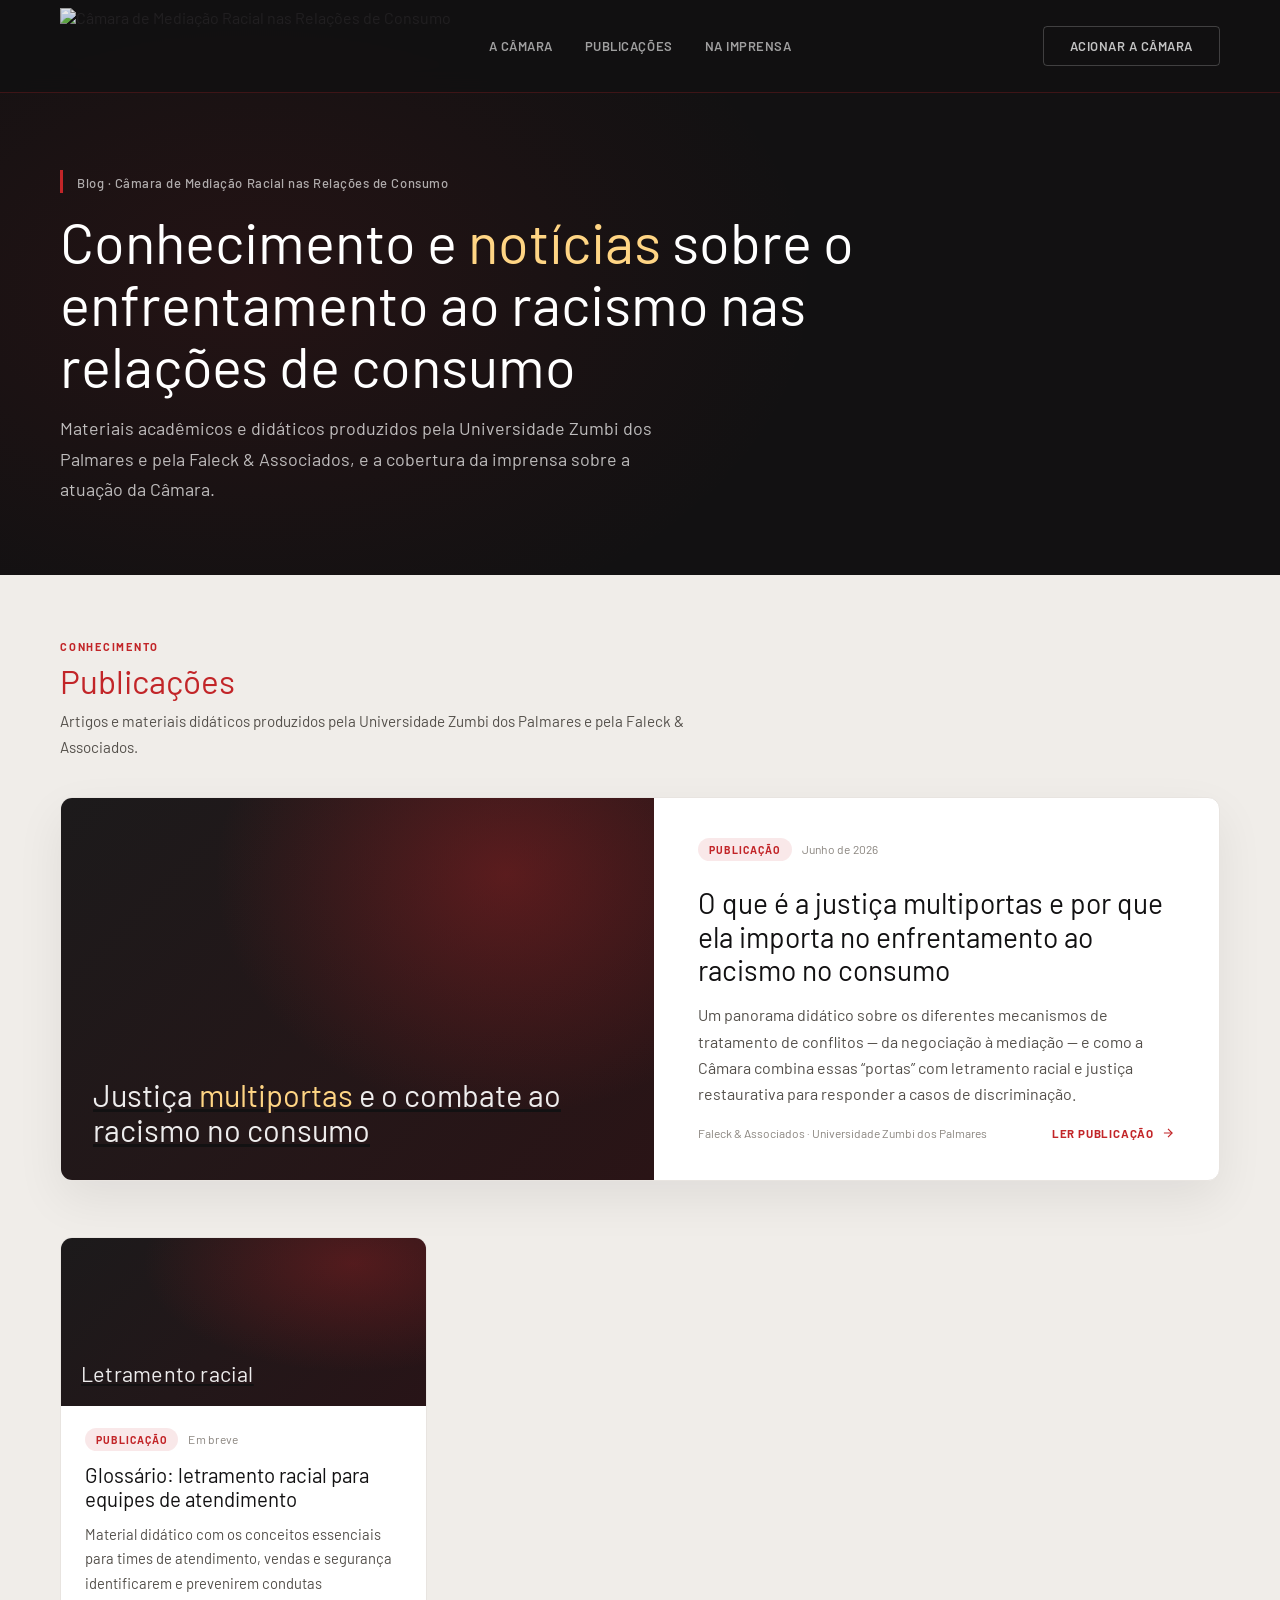
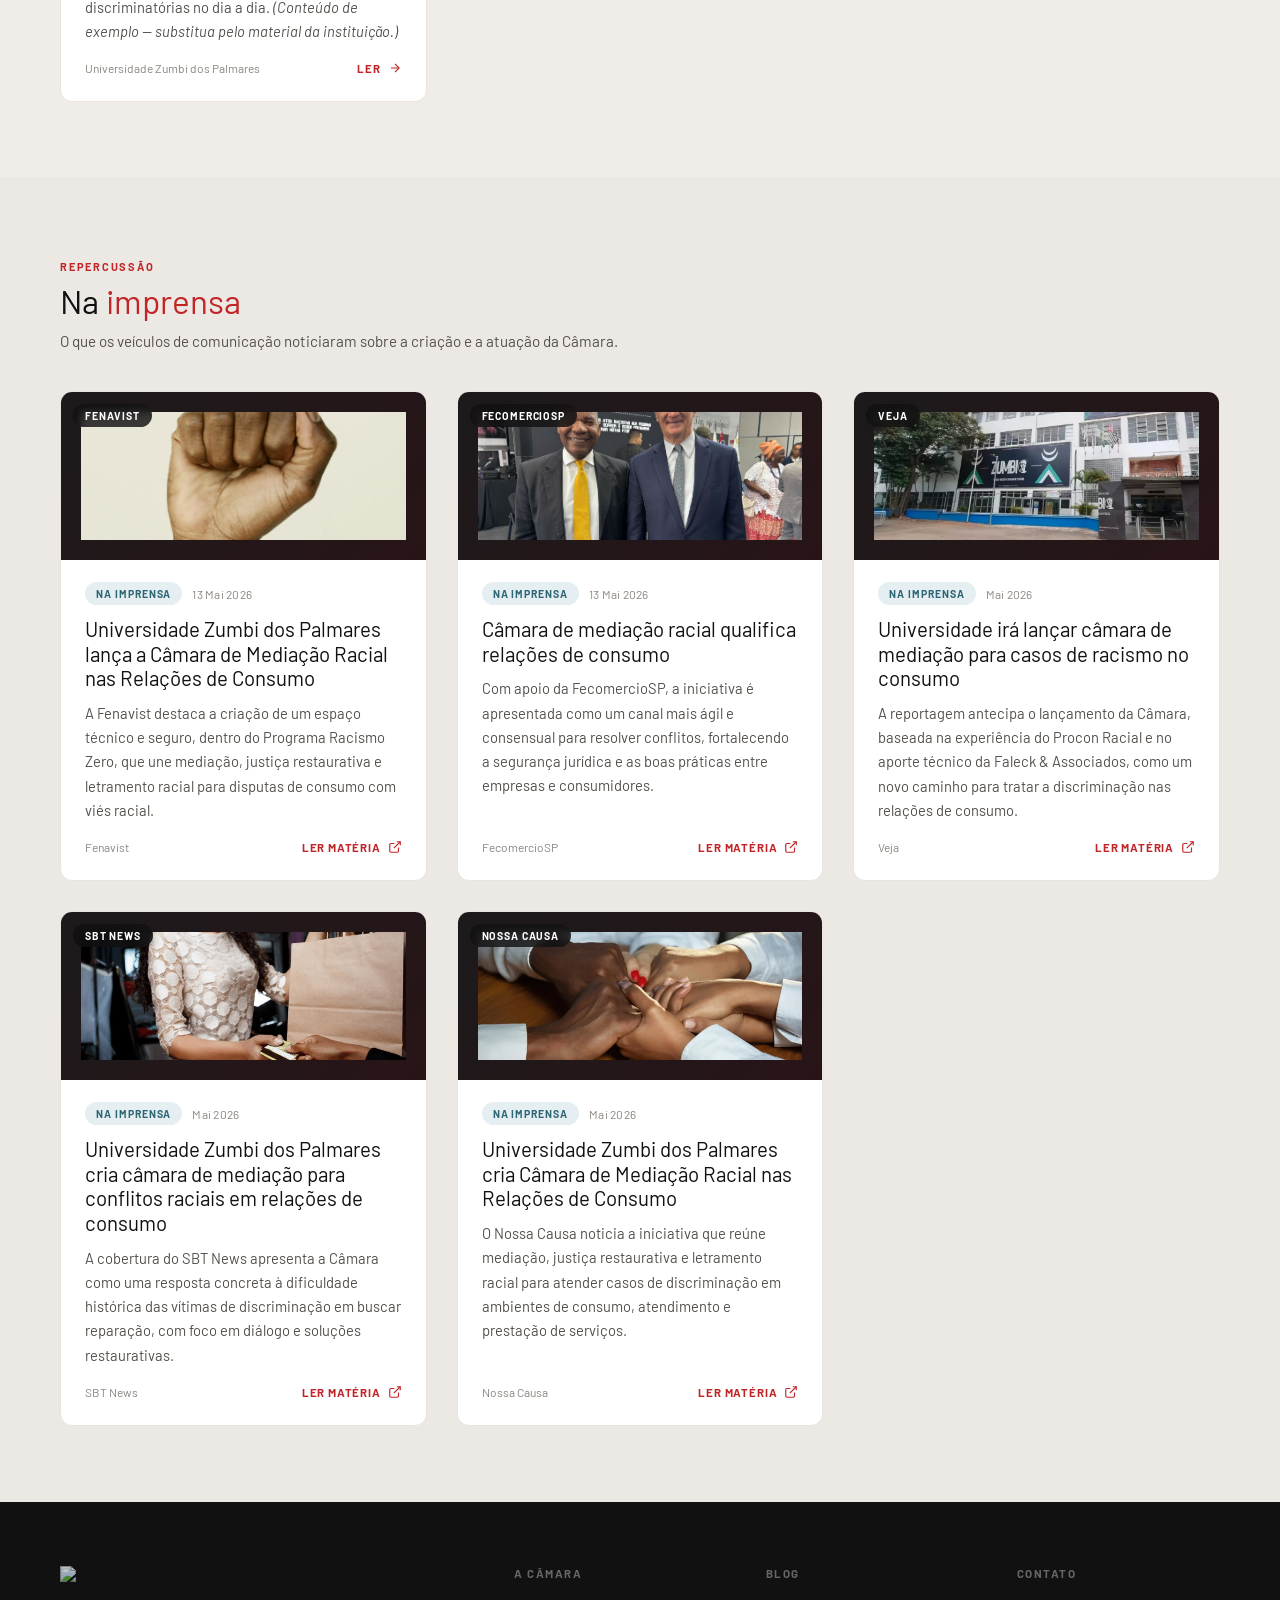
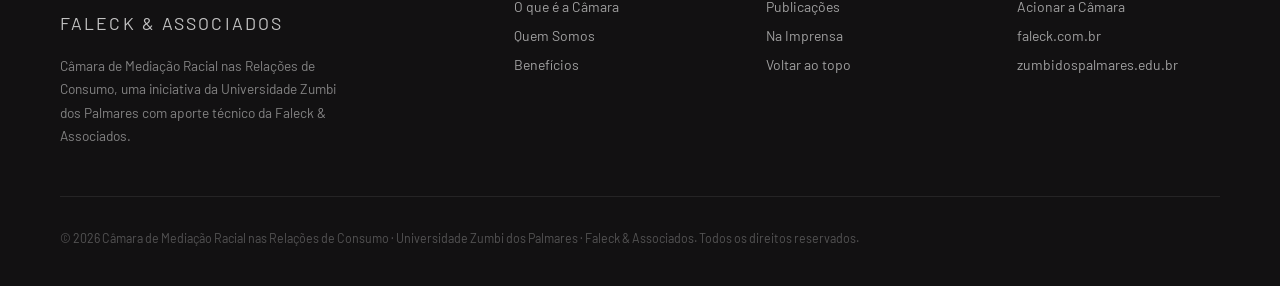
==== blog/index.html @ 579f32c7 "Add blog and wire up nav link Integrates the blog directly into the site at /blog/ instead of a sepa" ====
<!DOCTYPE html>
<html lang="pt-BR">
<head>
  <meta charset="UTF-8">
  <meta name="viewport" content="width=device-width, initial-scale=1.0">
  <title>Blog — Câmara de Mediação Racial nas Relações de Consumo</title>
  <meta name="description" content="Publicações acadêmicas e didáticas e cobertura da imprensa sobre a Câmara de Mediação Racial nas Relações de Consumo — Universidade Zumbi dos Palmares e Faleck & Associados.">
  <link rel="preconnect" href="https://fonts.googleapis.com">
  <link rel="preconnect" href="https://fonts.gstatic.com" crossorigin>
  <link href="https://fonts.googleapis.com/css2?family=Barlow:ital,wght@0,400;0,500;0,600;0,700;1,400&display=swap" rel="stylesheet">
  <link rel="stylesheet" href="styles.css">
</head>
<body>

<!-- ============================================================
     COMO ADICIONAR CONTEÚDO (leia antes de editar)
     ------------------------------------------------------------
     O blog tem DUAS seções separadas:
       • #publicacoes  -> artigos acadêmicos/didáticos (Zumbi/Faleck)
       • #imprensa     -> matérias da imprensa (links externos)

     1) NOVA PUBLICAÇÃO:
        a. Duplique  publicacoes/modelo-publicacao.html  e renomeie.
        b. Edite o texto no novo arquivo.
        c. Copie um bloco <article class="card"> da seção PUBLICAÇÕES,
           cole na grade e atualize título, data, resumo e o href.

     2) NOVA MATÉRIA NA IMPRENSA:
        a. Coloque a foto da matéria em images/ (ex.: images/minha_foto.jpg).
        b. Copie um bloco <article class="card"> da seção NA IMPRENSA,
           cole na grade e atualize a foto (src), o veículo, o título,
           a data, o resumo e o href. Mantenha target="_blank".
     ============================================================ -->

<!-- NAV -->
<nav>
  <a href="https://camarazumbi.com.br/" class="nav-logo">
    <img src="https://camarazumbi.com.br/images/NewLogo-transparent.png" alt="Câmara de Mediação Racial nas Relações de Consumo">
  </a>
  <div class="nav-links">
    <a href="https://camarazumbi.com.br/" class="nav-link">A Câmara</a>
    <a href="#publicacoes" class="nav-link">Publicações</a>
    <a href="#imprensa" class="nav-link">Na Imprensa</a>
  </div>
  <div style="display:flex; align-items:center; gap:12px;">
    <a href="https://camarazumbi.com.br/#contato" class="nav-cta">Acionar a Câmara</a>
  </div>
</nav>

<!-- HERO -->
<header class="blog-hero" id="topo">
  <div class="blog-hero-bg"></div>
  <div class="blog-hero-inner">
    <div class="hero-eyebrow"><span>Blog · Câmara de Mediação Racial nas Relações de Consumo</span></div>
    <h1>Conhecimento e <em>notícias</em> sobre o enfrentamento ao racismo nas relações de consumo</h1>
    <p>Materiais acadêmicos e didáticos produzidos pela Universidade Zumbi dos Palmares e pela Faleck & Associados, e a cobertura da imprensa sobre a atuação da Câmara.</p>
  </div>
</header>

<!-- ===================== SEÇÃO: PUBLICAÇÕES ===================== -->
<section class="bloco" id="publicacoes">
  <div class="conteudo-inner">
    <div class="section-head">
      <span class="section-tag">Conhecimento</span>
      <h2 class="section-title"><em>Publicações</em></h2>
      <p class="section-sub">Artigos e materiais didáticos produzidos pela Universidade Zumbi dos Palmares e pela Faleck & Associados.</p>
    </div>

    <!-- DESTAQUE (publicação mais recente) -->
    <article class="featured fade-up">
      <a href="publicacoes/modelo-publicacao.html" class="featured-cover">
        <span class="cover-kicker">Justiça <em>multiportas</em> e o combate ao racismo no consumo</span>
      </a>
      <div class="featured-body">
        <div class="post-meta-top">
          <span class="pill pill--publicacao">Publicação</span>
          <span class="post-date">Junho de 2026</span>
        </div>
        <a href="publicacoes/modelo-publicacao.html" style="text-decoration:none;">
          <h3 class="post-title">O que é a justiça multiportas e por que ela importa no enfrentamento ao racismo no consumo</h3>
        </a>
        <p class="post-excerpt">Um panorama didático sobre os diferentes mecanismos de tratamento de conflitos — da negociação à mediação — e como a Câmara combina essas “portas” com letramento racial e justiça restaurativa para responder a casos de discriminação.</p>
        <div class="post-footer">
          <span class="post-source">Faleck &amp; Associados · Universidade Zumbi dos Palmares</span>
          <a href="publicacoes/modelo-publicacao.html" class="post-link">Ler publicação
            <svg viewBox="0 0 24 24" fill="none" stroke="currentColor" stroke-width="2"><line x1="5" y1="12" x2="19" y2="12"/><polyline points="12 5 19 12 12 19"/></svg>
          </a>
        </div>
      </div>
    </article>

    <!-- GRADE DE PUBLICAÇÕES -->
    <div class="grid">
      <!-- ---- EXEMPLO DE CARD: PUBLICAÇÃO (duplique para cada novo artigo) ---- -->
      <article class="card fade-up">
        <a href="#" class="card-cover">
          <span class="cover-veiculo">Letramento racial</span>
        </a>
        <div class="card-body">
          <div class="post-meta-top">
            <span class="pill pill--publicacao">Publicação</span>
            <span class="post-date">Em breve</span>
          </div>
          <h3 class="post-title">Glossário: letramento racial para equipes de atendimento</h3>
          <p class="post-excerpt">Material didático com os conceitos essenciais para times de atendimento, vendas e segurança identificarem e prevenirem condutas discriminatórias no dia a dia. <em>(Conteúdo de exemplo — substitua pelo material da instituição.)</em></p>
          <div class="post-footer">
            <span class="post-source">Universidade Zumbi dos Palmares</span>
            <a href="#" class="post-link">Ler
              <svg viewBox="0 0 24 24" fill="none" stroke="currentColor" stroke-width="2"><line x1="5" y1="12" x2="19" y2="12"/><polyline points="12 5 19 12 12 19"/></svg>
            </a>
          </div>
        </div>
      </article>
    </div>
  </div>
</section>

<!-- ===================== SEÇÃO: NA IMPRENSA ===================== -->
<section class="bloco bloco--imprensa" id="imprensa">
  <div class="conteudo-inner">
    <div class="section-head">
      <span class="section-tag">Repercussão</span>
      <h2 class="section-title">Na <em>imprensa</em></h2>
      <p class="section-sub">O que os veículos de comunicação noticiaram sobre a criação e a atuação da Câmara.</p>
    </div>

    <div class="grid">

      <!-- ---- Fenavist ---- -->
      <article class="card fade-up">
        <a href="https://fenavist.org.br/universidade-zumbi-dos-palmares-lanca-a-camara-de-mediacao-racial-nas-relacoes-de-consumo/" target="_blank" rel="noopener" class="card-cover card-cover--foto">
          <span class="cover-veiculo-pill">Fenavist</span>
          <img src="images/imagem_fenavist.webp" alt="Matéria da Fenavist sobre a Câmara de Mediação Racial">
        </a>
        <div class="card-body">
          <div class="post-meta-top">
            <span class="pill pill--imprensa">Na imprensa</span>
            <span class="post-date">13 Mai 2026</span>
          </div>
          <h3 class="post-title">Universidade Zumbi dos Palmares lança a Câmara de Mediação Racial nas Relações de Consumo</h3>
          <p class="post-excerpt">A Fenavist destaca a criação de um espaço técnico e seguro, dentro do Programa Racismo Zero, que une mediação, justiça restaurativa e letramento racial para disputas de consumo com viés racial.</p>
          <div class="post-footer">
            <span class="post-source">Fenavist</span>
            <a href="https://fenavist.org.br/universidade-zumbi-dos-palmares-lanca-a-camara-de-mediacao-racial-nas-relacoes-de-consumo/" target="_blank" rel="noopener" class="post-link">Ler matéria
              <svg viewBox="0 0 24 24" fill="none" stroke="currentColor" stroke-width="2"><path d="M18 13v6a2 2 0 0 1-2 2H5a2 2 0 0 1-2-2V8a2 2 0 0 1 2-2h6"/><polyline points="15 3 21 3 21 9"/><line x1="10" y1="14" x2="21" y2="3"/></svg>
            </a>
          </div>
        </div>
      </article>

      <!-- ---- FecomercioSP ---- -->
      <article class="card fade-up">
        <a href="https://www.fecomercio.com.br/noticia/camara-de-mediacao-racial-qualifica-relacoes-de-consumo" target="_blank" rel="noopener" class="card-cover card-cover--foto">
          <span class="cover-veiculo-pill">FecomercioSP</span>
          <img src="images/imagem_fecomercio.jpg" alt="Matéria da FecomercioSP sobre a Câmara de Mediação Racial">
        </a>
        <div class="card-body">
          <div class="post-meta-top">
            <span class="pill pill--imprensa">Na imprensa</span>
            <span class="post-date">13 Mai 2026</span>
          </div>
          <h3 class="post-title">Câmara de mediação racial qualifica relações de consumo</h3>
          <p class="post-excerpt">Com apoio da FecomercioSP, a iniciativa é apresentada como um canal mais ágil e consensual para resolver conflitos, fortalecendo a segurança jurídica e as boas práticas entre empresas e consumidores.</p>
          <div class="post-footer">
            <span class="post-source">FecomercioSP</span>
            <a href="https://www.fecomercio.com.br/noticia/camara-de-mediacao-racial-qualifica-relacoes-de-consumo" target="_blank" rel="noopener" class="post-link">Ler matéria
              <svg viewBox="0 0 24 24" fill="none" stroke="currentColor" stroke-width="2"><path d="M18 13v6a2 2 0 0 1-2 2H5a2 2 0 0 1-2-2V8a2 2 0 0 1 2-2h6"/><polyline points="15 3 21 3 21 9"/><line x1="10" y1="14" x2="21" y2="3"/></svg>
            </a>
          </div>
        </div>
      </article>

      <!-- ---- Veja ---- -->
      <article class="card fade-up">
        <a href="https://veja.abril.com.br/brasil/universidade-ira-lancar-camara-de-mediacao-para-casos-de-racismo-no-consumo/" target="_blank" rel="noopener" class="card-cover card-cover--foto">
          <span class="cover-veiculo-pill">Veja</span>
          <img src="images/imagem_veja.webp" alt="Matéria da Veja sobre a Câmara de Mediação Racial">
        </a>
        <div class="card-body">
          <div class="post-meta-top">
            <span class="pill pill--imprensa">Na imprensa</span>
            <span class="post-date">Mai 2026</span>
          </div>
          <h3 class="post-title">Universidade irá lançar câmara de mediação para casos de racismo no consumo</h3>
          <p class="post-excerpt">A reportagem antecipa o lançamento da Câmara, baseada na experiência do Procon Racial e no aporte técnico da Faleck & Associados, como um novo caminho para tratar a discriminação nas relações de consumo.</p>
          <div class="post-footer">
            <span class="post-source">Veja</span>
            <a href="https://veja.abril.com.br/brasil/universidade-ira-lancar-camara-de-mediacao-para-casos-de-racismo-no-consumo/" target="_blank" rel="noopener" class="post-link">Ler matéria
              <svg viewBox="0 0 24 24" fill="none" stroke="currentColor" stroke-width="2"><path d="M18 13v6a2 2 0 0 1-2 2H5a2 2 0 0 1-2-2V8a2 2 0 0 1 2-2h6"/><polyline points="15 3 21 3 21 9"/><line x1="10" y1="14" x2="21" y2="3"/></svg>
            </a>
          </div>
        </div>
      </article>

      <!-- ---- SBT News ---- -->
      <article class="card fade-up">
        <a href="https://sbtnews.sbt.com.br/noticia/brasil/universidade-zumbi-dos-palmares-cria-camara-de-mediacao-para-conflitos-raciais-em-relacoes-de-consumo" target="_blank" rel="noopener" class="card-cover card-cover--foto">
          <span class="cover-veiculo-pill">SBT News</span>
          <img src="images/imagem_sbt.png" alt="Matéria do SBT News sobre a Câmara de Mediação Racial">
        </a>
        <div class="card-body">
          <div class="post-meta-top">
            <span class="pill pill--imprensa">Na imprensa</span>
            <span class="post-date">Mai 2026</span>
          </div>
          <h3 class="post-title">Universidade Zumbi dos Palmares cria câmara de mediação para conflitos raciais em relações de consumo</h3>
          <p class="post-excerpt">A cobertura do SBT News apresenta a Câmara como uma resposta concreta à dificuldade histórica das vítimas de discriminação em buscar reparação, com foco em diálogo e soluções restaurativas.</p>
          <div class="post-footer">
            <span class="post-source">SBT News</span>
            <a href="https://sbtnews.sbt.com.br/noticia/brasil/universidade-zumbi-dos-palmares-cria-camara-de-mediacao-para-conflitos-raciais-em-relacoes-de-consumo" target="_blank" rel="noopener" class="post-link">Ler matéria
              <svg viewBox="0 0 24 24" fill="none" stroke="currentColor" stroke-width="2"><path d="M18 13v6a2 2 0 0 1-2 2H5a2 2 0 0 1-2-2V8a2 2 0 0 1 2-2h6"/><polyline points="15 3 21 3 21 9"/><line x1="10" y1="14" x2="21" y2="3"/></svg>
            </a>
          </div>
        </div>
      </article>

      <!-- ---- Nossa Causa ---- -->
      <article class="card fade-up">
        <a href="https://nossacausa.com/2026/05/universidade-zumbi-dos-palmares-cria-camara-de-mediacao-racial-nas-relacoes-de-consumo/" target="_blank" rel="noopener" class="card-cover card-cover--foto">
          <span class="cover-veiculo-pill">Nossa Causa</span>
          <img src="images/imagem_nossa_causa.webp" alt="Matéria do Nossa Causa sobre a Câmara de Mediação Racial">
        </a>
        <div class="card-body">
          <div class="post-meta-top">
            <span class="pill pill--imprensa">Na imprensa</span>
            <span class="post-date">Mai 2026</span>
          </div>
          <h3 class="post-title">Universidade Zumbi dos Palmares cria Câmara de Mediação Racial nas Relações de Consumo</h3>
          <p class="post-excerpt">O Nossa Causa noticia a iniciativa que reúne mediação, justiça restaurativa e letramento racial para atender casos de discriminação em ambientes de consumo, atendimento e prestação de serviços.</p>
          <div class="post-footer">
            <span class="post-source">Nossa Causa</span>
            <a href="https://nossacausa.com/2026/05/universidade-zumbi-dos-palmares-cria-camara-de-mediacao-racial-nas-relacoes-de-consumo/" target="_blank" rel="noopener" class="post-link">Ler matéria
              <svg viewBox="0 0 24 24" fill="none" stroke="currentColor" stroke-width="2"><path d="M18 13v6a2 2 0 0 1-2 2H5a2 2 0 0 1-2-2V8a2 2 0 0 1 2-2h6"/><polyline points="15 3 21 3 21 9"/><line x1="10" y1="14" x2="21" y2="3"/></svg>
            </a>
          </div>
        </div>
      </article>

    </div>
  </div>
</section>

<!-- FOOTER -->
<footer>
  <div class="footer-grid">
    <div class="footer-brand">
      <div class="footer-logos">
        <img src="https://camarazumbi.com.br/images/logo-zumbi-branco-completo.webp" alt="Universidade Zumbi dos Palmares" class="footer-logo">
        <span class="footer-faleck-text">Faleck &amp; Associados</span>
      </div>
      <p>Câmara de Mediação Racial nas Relações de Consumo, uma iniciativa da Universidade Zumbi dos Palmares com aporte técnico da Faleck & Associados.</p>
    </div>
    <div>
      <h4>A Câmara</h4>
      <ul>
        <li><a href="https://camarazumbi.com.br/#camara">O que é a Câmara</a></li>
        <li><a href="https://camarazumbi.com.br/#quem-somos">Quem Somos</a></li>
        <li><a href="https://camarazumbi.com.br/#beneficios">Benefícios</a></li>
      </ul>
    </div>
    <div>
      <h4>Blog</h4>
      <ul>
        <li><a href="#publicacoes">Publicações</a></li>
        <li><a href="#imprensa">Na Imprensa</a></li>
        <li><a href="#topo">Voltar ao topo</a></li>
      </ul>
    </div>
    <div>
      <h4>Contato</h4>
      <ul>
        <li><a href="https://camarazumbi.com.br/#contato">Acionar a Câmara</a></li>
        <li><a href="https://faleck.com.br" target="_blank" rel="noopener">faleck.com.br</a></li>
        <li><a href="https://zumbidospalmares.edu.br" target="_blank" rel="noopener">zumbidospalmares.edu.br</a></li>
      </ul>
    </div>
  </div>
  <div class="footer-bottom">
    <span>© 2026 Câmara de Mediação Racial nas Relações de Consumo · Universidade Zumbi dos Palmares · Faleck & Associados. Todos os direitos reservados.</span>
  </div>
</footer>

<script src="script.js"></script>
</body>
</html>
---- blog/styles.css ----
/* ============================================================
   BLOG — Câmara de Mediação Racial nas Relações de Consumo
   Folha de estilos. Reaproveita a identidade do site da Câmara
   (mesmas cores, fontes e padrões), adaptada para um blog editorial.
   ============================================================ */

/* ---- FONTES DA MARCA ----
   Copie a pasta "fonts/" do projeto do site da Câmara para esta pasta.
   Enquanto não copiar, o blog usa Barlow (Google) como fallback. */
@font-face {
  font-family: 'Hackney';
  src: url('fonts/HackneyPersonalUseOnly.ttf') format('truetype');
  font-weight: normal;
  font-style: normal;
  font-display: swap;
}
@font-face {
  font-family: 'AkzidenzGrotesk';
  src: url('fonts/Berthold Akzidenz Grotesk Extended/Berthold Akzidenz Grotesk Extended.otf') format('opentype');
  font-weight: normal;
  font-style: normal;
  font-display: swap;
}

*, *::before, *::after { box-sizing: border-box; margin: 0; padding: 0; }

:root {
  --marrom: #121112;
  --laranja: #C22528;
  --vermelho: #C22528;
  --vermelho-escuro: #9B1A1D;
  --amarelo: #FFD584;
  --teal: #4A90A4;
  --teal-escuro: #2F6675;
  --offwhite: #F0EDE9;
  --cinza-claro: #E8E4E0;
  --texto: #121112;
  --radius: 12px;
}

html { scroll-behavior: smooth; scrollbar-width: thin; scrollbar-color: #C22528 #121112; }
::-webkit-scrollbar { width: 6px; }
::-webkit-scrollbar-track { background: #121112; }
::-webkit-scrollbar-thumb { background: #C22528; border-radius: 3px; }
::-webkit-scrollbar-thumb:hover { background: #9B1A1D; }

body {
  font-family: 'AkzidenzGrotesk', 'Barlow', sans-serif;
  font-weight: 400;
  background: var(--offwhite);
  color: var(--texto);
  overflow-x: hidden;
}

h1, h2, h3, h4, .section-title { font-family: 'Hackney', 'Barlow', sans-serif; }

a { color: inherit; }

/* ====================== NAV ====================== */
nav {
  position: fixed;
  top: 0; left: 0; right: 0;
  z-index: 100;
  padding: 8px 60px;
  display: flex;
  align-items: center;
  justify-content: space-between;
  background: rgba(18,17,18,0.96);
  backdrop-filter: blur(12px);
  -webkit-backdrop-filter: blur(12px);
  border-bottom: 1px solid rgba(194,37,40,0.25);
}
.nav-logo { text-decoration: none; display: flex; align-items: center; }
.nav-logo img { height: 76px; width: auto; mix-blend-mode: screen; opacity: 0.9; }

.nav-links {
  display: flex; align-items: center; gap: 32px;
  position: absolute; left: 50%; transform: translateX(-50%);
}
.nav-link {
  font-family: 'AkzidenzGrotesk', 'Barlow', sans-serif;
  font-size: 13px; font-weight: 600; letter-spacing: 0.04em;
  text-transform: uppercase; color: rgba(255,255,255,0.6);
  text-decoration: none; transition: color 0.2s; background: none; border: none; cursor: pointer;
}
.nav-link:hover, .nav-link.active { color: rgba(255,255,255,0.95); }
@media (max-width: 960px) { .nav-links { display: none; } }

.nav-cta {
  background: transparent; color: rgba(255,255,255,0.75);
  border: 1px solid rgba(255,255,255,0.2);
  font-family: 'AkzidenzGrotesk', 'Barlow', sans-serif;
  font-weight: 600; font-size: 13px; letter-spacing: 0.04em;
  text-transform: uppercase; padding: 11px 26px; border-radius: 4px;
  text-decoration: none; transition: background 0.4s, color 0.4s, border-color 0.4s, box-shadow 0.4s;
}
.nav-cta:hover { opacity: 0.88; transform: translateY(-1px); }
.nav-cta.scrolled { background: #C22528; color: #fff; border-color: transparent; }
.nav-cta.scrolled:hover { box-shadow: 0 0 20px rgba(194,37,40,0.5); }

/* ====================== HERO (BLOG) ====================== */
.blog-hero {
  position: relative;
  background: var(--marrom);
  padding: 170px 60px 70px;
  overflow: hidden;
}
.blog-hero-bg {
  position: absolute; inset: 0;
  background-image: url('https://camarazumbi.com.br/images/rock-staar-NzIV4vOBA7s-unsplash.jpg');
  background-size: cover; background-position: center 35%;
  opacity: 0.12; z-index: 0;
}
.blog-hero::before {
  content: ''; position: absolute; inset: 0; z-index: 1;
  background: radial-gradient(ellipse 55% 80% at 20% 50%, rgba(194,37,40,0.10) 0%, transparent 80%);
}
.blog-hero-inner { position: relative; z-index: 2; max-width: 1200px; margin: 0 auto; }

.hero-eyebrow { display: inline-block; border-left: 3px solid var(--laranja); padding: 2px 0 2px 14px; margin-bottom: 18px; }
.hero-eyebrow span { font-size: 13px; font-weight: 500; letter-spacing: 0.04em; color: rgba(255,255,255,0.65); }

.blog-hero h1 {
  font-family: 'Hackney', 'Barlow', sans-serif; font-weight: normal;
  font-size: clamp(2.3rem, 4.4vw, 3.6rem); line-height: 1.1;
  color: #fff; margin-bottom: 16px; max-width: 880px;
}
.blog-hero h1 em { font-style: normal; color: var(--amarelo); }
.blog-hero p {
  font-size: clamp(1rem, 1.6vw, 1.12rem); line-height: 1.72;
  color: rgba(255,255,255,0.72); max-width: 620px;
}

/* ====================== SEÇÕES ====================== */
.bloco { padding: 76px 60px; scroll-margin-top: 80px; }
#publicacoes { padding-top: 60px; }
.bloco--imprensa { background: #ECE8E3; border-top: 1px solid var(--cinza-claro); }
.conteudo-inner { max-width: 1200px; margin: 0 auto; }
.section-sub { font-size: 0.95rem; line-height: 1.7; color: #54504b; max-width: 640px; margin: 0 0 6px; }
.section-head { margin-bottom: 36px; }

.section-tag {
  display: inline-block; font-size: 11px; font-weight: 700;
  letter-spacing: 0.16em; text-transform: uppercase; color: #C22528; margin-bottom: 10px;
}
.section-title {
  font-weight: normal; font-size: clamp(1.7rem, 2.6vw, 2.2rem);
  line-height: 1.14; color: var(--marrom); margin-bottom: 8px;
}
.section-title em { font-style: normal; color: #C22528; }

/* ---- Capa com foto (matérias de imprensa) ---- */
.card-cover { overflow: hidden; }
.card-cover--foto { padding: 0; background: none; display: block; }
.card-cover--foto::before { display: none; }
.card-cover--foto img { width: 100%; height: 100%; object-fit: cover; display: block; transition: transform 0.35s ease; }
.card:hover .card-cover--foto img { transform: scale(1.04); }
.cover-veiculo-pill {
  position: absolute; top: 12px; left: 12px; z-index: 2;
  background: rgba(18,17,18,0.82); color: #fff;
  font-size: 10.5px; font-weight: 700; letter-spacing: 0.08em; text-transform: uppercase;
  padding: 5px 12px; border-radius: 40px;
  -webkit-backdrop-filter: blur(4px); backdrop-filter: blur(4px);
}

/* ---- Card em destaque ---- */
.featured {
  display: grid; grid-template-columns: 1.05fr 1fr; gap: 0;
  border-radius: var(--radius); overflow: hidden;
  background: #fff; border: 1px solid var(--cinza-claro);
  margin-bottom: 56px; box-shadow: 0 18px 48px rgba(18,17,18,0.07);
}
.featured-cover {
  position: relative; min-height: 340px;
  background: linear-gradient(135deg, #1c1a1b 0%, #2a1416 100%);
  display: flex; align-items: flex-end; padding: 32px;
}
.featured-cover::before {
  content: ''; position: absolute; inset: 0;
  background: radial-gradient(ellipse 70% 90% at 75% 20%, rgba(194,37,40,0.35) 0%, transparent 70%);
}
.featured-cover .cover-kicker {
  position: relative; z-index: 1;
  font-family: 'Hackney', 'Barlow', sans-serif; color: rgba(255,255,255,0.92);
  font-size: clamp(1.4rem, 2.4vw, 2rem); line-height: 1.15;
}
.featured-cover .cover-kicker em { font-style: normal; color: var(--amarelo); }
.featured-body { padding: 40px 44px; display: flex; flex-direction: column; justify-content: center; }
.featured-body .post-title { font-size: clamp(1.5rem, 2.2vw, 2rem); margin: 14px 0 14px; }
.featured-body .post-excerpt { font-size: 1rem; }

/* ---- Grade de cards ---- */
.grid {
  display: grid; grid-template-columns: repeat(3, 1fr); gap: 30px;
}
.card {
  display: flex; flex-direction: column;
  background: #fff; border: 1px solid var(--cinza-claro);
  border-radius: var(--radius); overflow: hidden;
  transition: transform 0.25s, box-shadow 0.25s, border-color 0.25s;
}
.card:hover { transform: translateY(-4px); box-shadow: 0 16px 40px rgba(18,17,18,0.10); border-color: rgba(194,37,40,0.3); }

.card-cover {
  position: relative; height: 168px;
  background: linear-gradient(135deg, #1c1a1b 0%, #281417 100%);
  display: flex; align-items: flex-end; padding: 20px;
}
.card-cover::before {
  content: ''; position: absolute; inset: 0;
  background: radial-gradient(ellipse 80% 90% at 80% 15%, rgba(194,37,40,0.30) 0%, transparent 72%);
}
.card-cover--imprensa { background: linear-gradient(135deg, #15201f 0%, #14282b 100%); }
.card-cover--imprensa::before { background: radial-gradient(ellipse 80% 90% at 80% 15%, rgba(74,144,164,0.32) 0%, transparent 72%); }
.card-cover .cover-veiculo {
  position: relative; z-index: 1;
  font-family: 'Hackney', 'Barlow', sans-serif; font-size: 1.35rem;
  color: rgba(255,255,255,0.92); letter-spacing: 0.01em;
}

.card-body { padding: 22px 24px 26px; display: flex; flex-direction: column; flex: 1; }

.post-meta-top { display: flex; align-items: center; gap: 10px; margin-bottom: 12px; flex-wrap: wrap; }
.pill {
  font-size: 10.5px; font-weight: 700; letter-spacing: 0.09em; text-transform: uppercase;
  padding: 5px 11px; border-radius: 40px;
}
.pill--publicacao { background: rgba(194,37,40,0.10); color: var(--vermelho); }
.pill--imprensa { background: rgba(74,144,164,0.14); color: var(--teal-escuro); }
.post-date { font-size: 12px; color: #8a857f; letter-spacing: 0.02em; }

.post-title {
  font-family: 'Hackney', 'Barlow', sans-serif; font-weight: normal;
  font-size: 1.28rem; line-height: 1.2; color: var(--marrom); margin-bottom: 10px;
}
.post-excerpt { font-size: 0.92rem; line-height: 1.65; color: #54504b; margin-bottom: 18px; }

.post-footer { margin-top: auto; display: flex; align-items: center; justify-content: space-between; }
.post-source { font-size: 12px; color: #8a857f; }
.post-link {
  display: inline-flex; align-items: center; gap: 7px;
  font-family: 'AkzidenzGrotesk', 'Barlow', sans-serif;
  font-size: 11.5px; font-weight: 700; letter-spacing: 0.07em; text-transform: uppercase;
  color: var(--vermelho); text-decoration: none; transition: gap 0.2s, color 0.2s;
}
.post-link:hover { gap: 11px; color: var(--vermelho-escuro); }
.post-link svg { width: 14px; height: 14px; }

.card a.card-link-wrap { text-decoration: none; color: inherit; display: contents; }

/* ---- Animação ---- */
.fade-up { opacity: 0; transform: translateY(28px); transition: opacity 0.6s ease, transform 0.6s ease; }
.fade-up.visible { opacity: 1; transform: translateY(0); }

/* ====================== ARTIGO (página da publicação) ====================== */
.artigo-wrap { padding: 150px 24px 90px; }
.artigo { max-width: 720px; margin: 0 auto; }

.voltar {
  display: inline-flex; align-items: center; gap: 8px;
  font-size: 12px; font-weight: 700; letter-spacing: 0.06em; text-transform: uppercase;
  color: var(--vermelho); text-decoration: none; margin-bottom: 30px; transition: gap 0.2s;
}
.voltar:hover { gap: 12px; }
.voltar svg { width: 15px; height: 15px; }

.artigo-header { margin-bottom: 34px; }
.artigo-header h1 {
  font-weight: normal; font-size: clamp(2rem, 4vw, 2.9rem); line-height: 1.12;
  color: var(--marrom); margin: 16px 0 18px;
}
.artigo-header h1 em { font-style: normal; color: var(--vermelho); }
.artigo-meta {
  display: flex; flex-wrap: wrap; gap: 8px 18px; align-items: center;
  font-size: 13px; color: #6c6760; border-top: 1px solid var(--cinza-claro);
  border-bottom: 1px solid var(--cinza-claro); padding: 16px 0;
}
.artigo-meta strong { color: var(--marrom); font-weight: 600; }

.artigo-body { font-size: 1.1rem; line-height: 1.85; color: #2c2925; }
.artigo-body > p { margin-bottom: 1.5em; }
.artigo-body > p.lede { font-size: 1.22rem; line-height: 1.7; color: #44403b; }
.artigo-body h2 {
  font-weight: normal; font-size: 1.7rem; line-height: 1.2; color: var(--marrom);
  margin: 1.8em 0 0.6em;
}
.artigo-body h2 em { font-style: normal; color: var(--vermelho); }
.artigo-body h3 { font-weight: normal; font-size: 1.32rem; color: var(--marrom); margin: 1.5em 0 0.5em; }
.artigo-body ul, .artigo-body ol { margin: 0 0 1.5em 1.3em; }
.artigo-body li { margin-bottom: 0.6em; }
.artigo-body a { color: var(--vermelho); text-decoration: underline; text-underline-offset: 3px; }
.artigo-body blockquote {
  margin: 1.8em 0; padding: 18px 26px; border-left: 4px solid var(--vermelho);
  background: rgba(194,37,40,0.05); border-radius: 0 8px 8px 0;
  font-size: 1.18rem; line-height: 1.6; color: #3a352f; font-style: italic;
}
.artigo-body figure { margin: 2em 0; }
.artigo-body img { width: 100%; border-radius: var(--radius); display: block; }
.artigo-body figcaption { font-size: 0.85rem; color: #8a857f; margin-top: 10px; text-align: center; }

.artigo-cta {
  max-width: 720px; margin: 56px auto 0; padding: 34px;
  background: var(--marrom); border-radius: var(--radius); text-align: center;
}
.artigo-cta h3 { color: #fff; font-weight: normal; font-size: 1.5rem; margin-bottom: 10px; }
.artigo-cta h3 em { font-style: normal; color: var(--amarelo); }
.artigo-cta p { color: rgba(255,255,255,0.65); font-size: 0.95rem; margin-bottom: 22px; }
.btn-primary {
  background: #C22528; color: #fff;
  font-family: 'AkzidenzGrotesk', 'Barlow', sans-serif; font-weight: 700;
  font-size: 13px; letter-spacing: 0.07em; text-transform: uppercase;
  padding: 15px 34px; border-radius: 4px; text-decoration: none; display: inline-block;
  transition: all 0.2s;
}
.btn-primary:hover { opacity: 0.9; transform: translateY(-2px); box-shadow: 0 0 24px rgba(194,37,40,0.5); }

/* ====================== FOOTER ====================== */
footer { background: var(--marrom); padding: 64px 60px 40px; }
.footer-grid {
  display: grid; grid-template-columns: 2fr 1fr 1fr 1fr; gap: 48px;
  max-width: 1200px; margin: 0 auto; padding-bottom: 48px;
  border-bottom: 1px solid rgba(255,255,255,0.08);
}
.footer-logos { display: flex; align-items: center; gap: 28px; margin-bottom: 20px; flex-wrap: wrap; }
.footer-logo { height: 1.1rem; width: auto; opacity: 0.75; }
.footer-faleck-text {
  font-family: 'Hackney', 'Barlow', sans-serif; font-weight: 400; font-size: 1.1rem;
  letter-spacing: 0.12em; text-transform: uppercase; color: rgba(255,255,255,0.75);
}
.footer-brand p { font-size: 0.855rem; line-height: 1.72; color: rgba(255,255,255,0.48); max-width: 290px; }
footer h4 {
  font-weight: 700; font-size: 0.72rem; letter-spacing: 0.13em; text-transform: uppercase;
  color: rgba(255,255,255,0.36); margin-bottom: 16px;
}
footer ul { list-style: none; display: flex; flex-direction: column; gap: 10px; }
footer ul li a { font-size: 0.875rem; color: rgba(255,255,255,0.6); text-decoration: none; transition: color 0.2s; }
footer ul li a:hover { color: var(--laranja); }
.footer-bottom { max-width: 1200px; margin: 30px auto 0; }
.footer-bottom span { font-size: 0.775rem; color: rgba(255,255,255,0.28); }

/* ====================== RESPONSIVO ====================== */
@media (max-width: 960px) {
  nav { padding: 8px 24px; }
  .blog-hero { padding: 140px 24px 56px; }
  .bloco { padding: 56px 24px; }
  .featured { grid-template-columns: 1fr; }
  .featured-cover { min-height: 200px; }
  .featured-body { padding: 30px 26px; }
  .grid { grid-template-columns: repeat(2, 1fr); gap: 24px; }
  footer { padding: 56px 24px 36px; }
  .footer-grid { grid-template-columns: 1fr 1fr; gap: 36px; }
}
@media (max-width: 580px) {
  .grid { grid-template-columns: 1fr; }
  .footer-grid { grid-template-columns: 1fr; }
  .nav-logo img { height: 60px; }
}
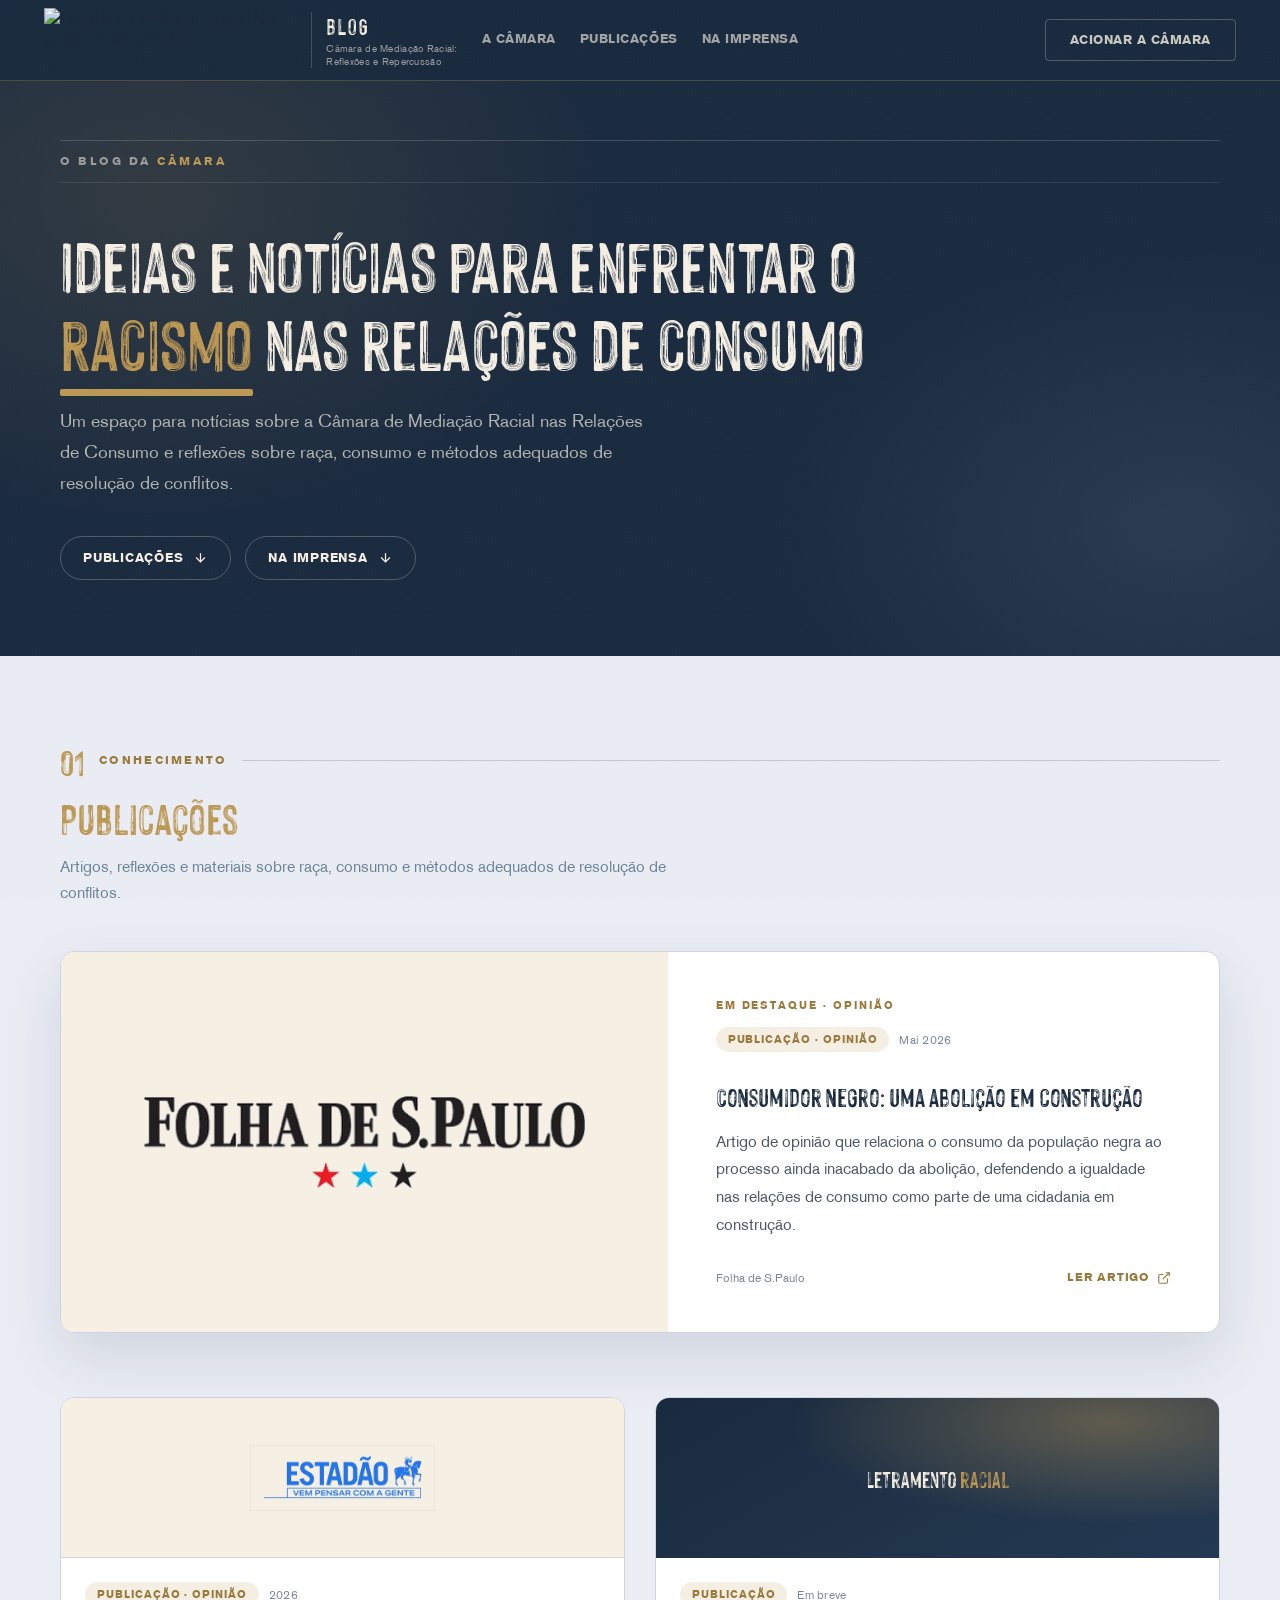
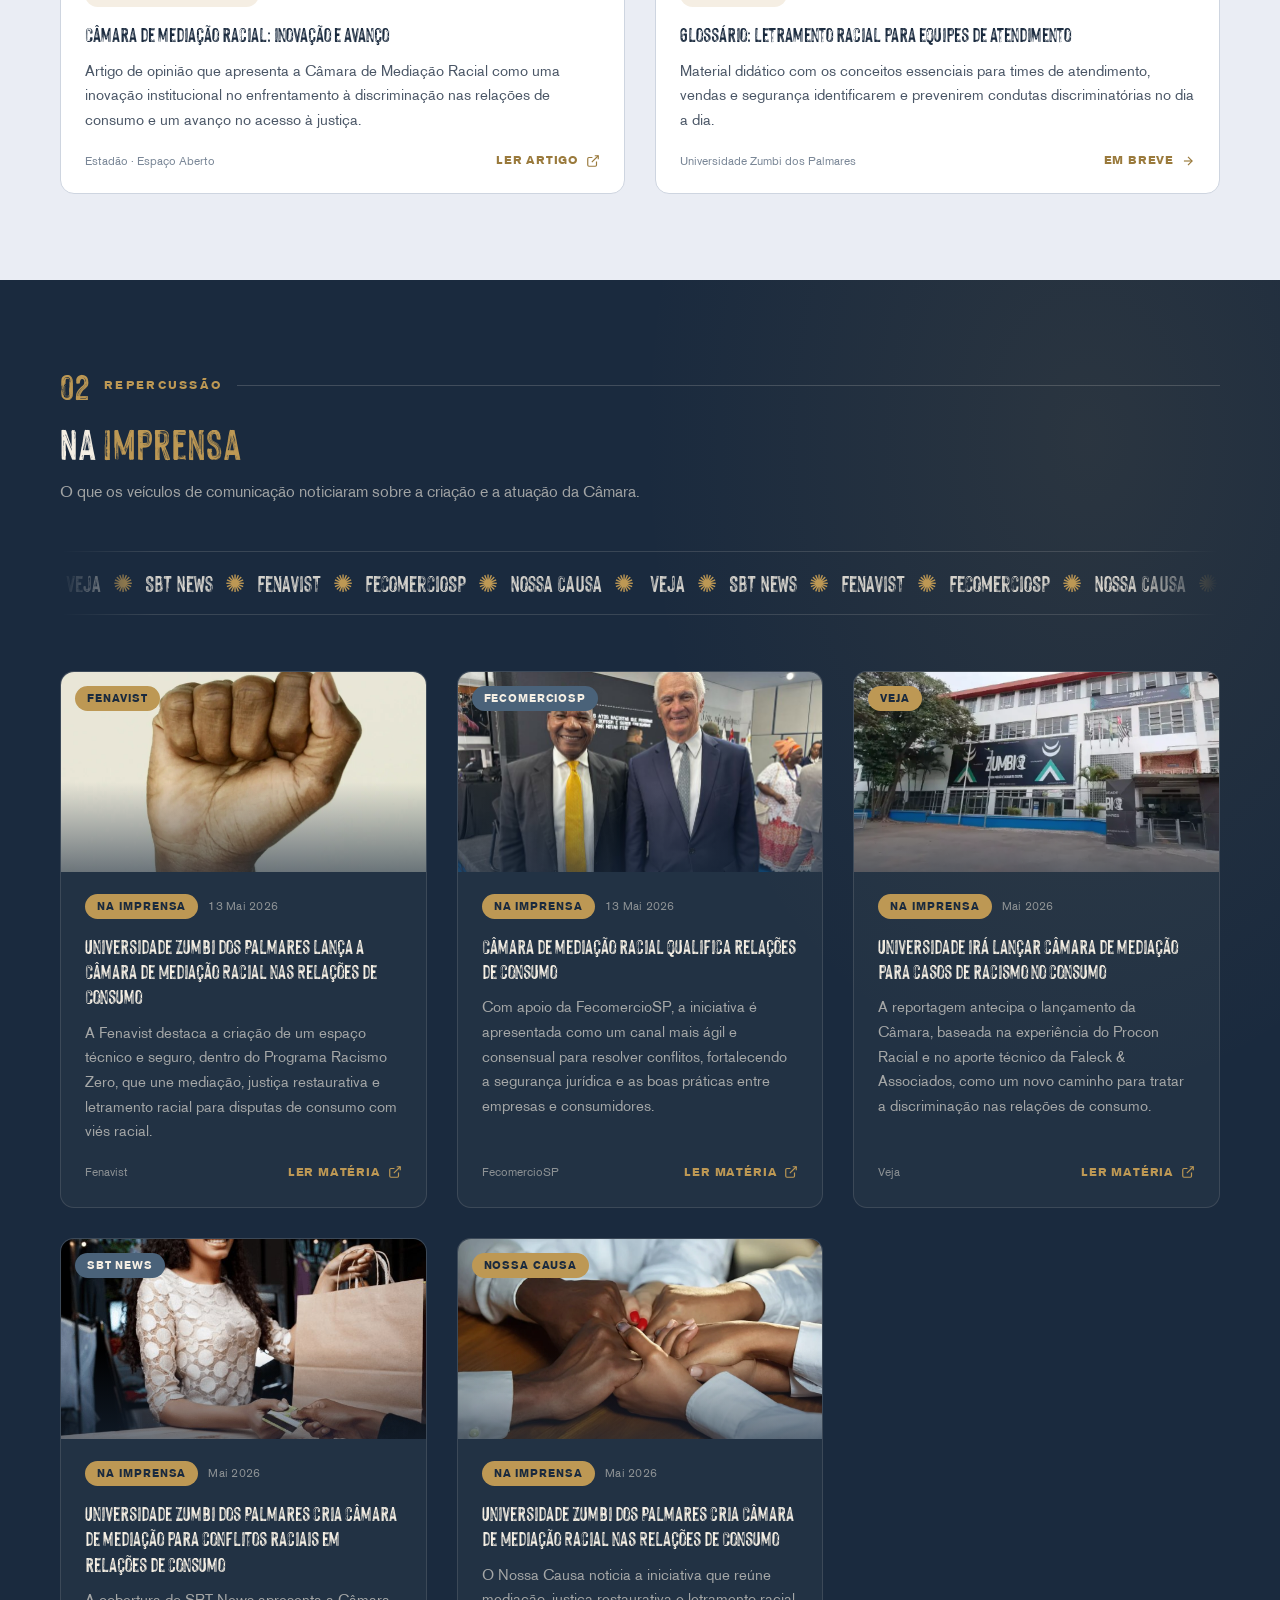
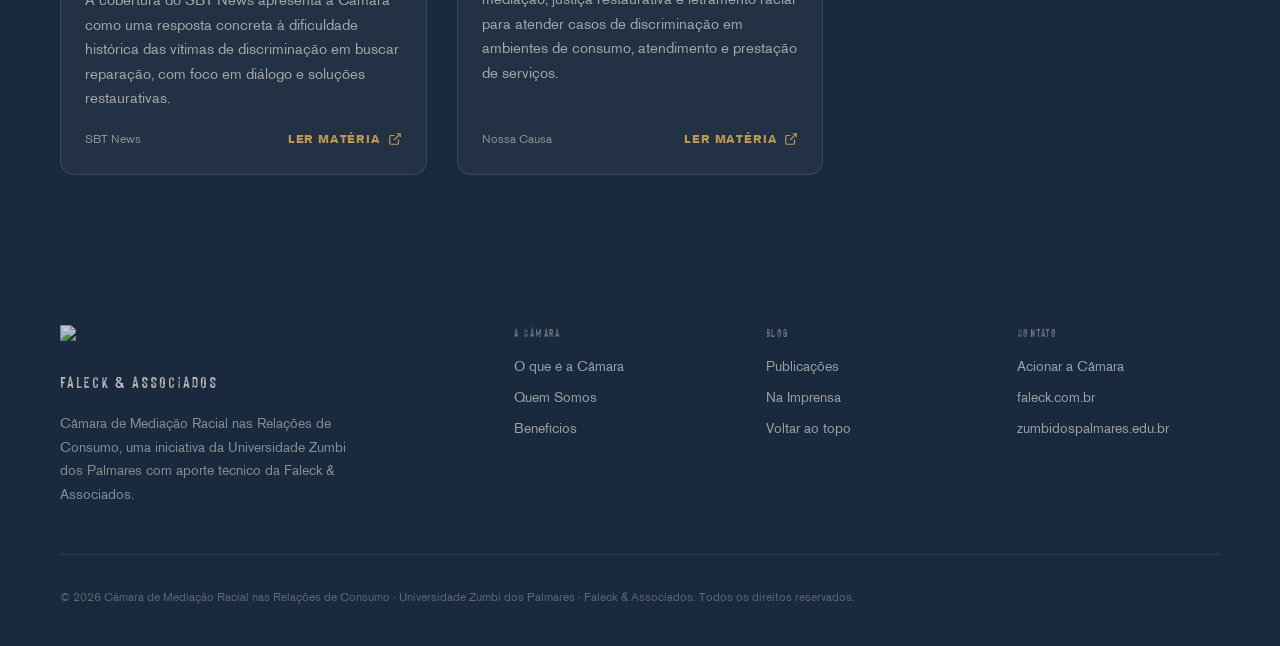
==== commit 08030a11: "Replace blog with correct version (blog-camarazumbi-main) Swaps the earlier blog draft for the inten" ====
--- a/blog/index.html
+++ b/blog/index.html
@@ -15,124 +15,173 @@
 <!-- ============================================================
      COMO ADICIONAR CONTEÚDO (leia antes de editar)
      ------------------------------------------------------------
-     O blog tem DUAS seções separadas:
-       • #publicacoes  -> artigos acadêmicos/didáticos (Zumbi/Faleck)
-       • #imprensa     -> matérias da imprensa (links externos)
-
-     1) NOVA PUBLICAÇÃO:
-        a. Duplique  publicacoes/modelo-publicacao.html  e renomeie.
-        b. Edite o texto no novo arquivo.
-        c. Copie um bloco <article class="card"> da seção PUBLICAÇÕES,
-           cole na grade e atualize título, data, resumo e o href.
-
-     2) NOVA MATÉRIA NA IMPRENSA:
-        a. Coloque a foto da matéria em images/ (ex.: images/minha_foto.jpg).
-        b. Copie um bloco <article class="card"> da seção NA IMPRENSA,
-           cole na grade e atualize a foto (src), o veículo, o título,
-           a data, o resumo e o href. Mantenha target="_blank".
+     Duas seções separadas:
+       • #publicacoes  -> artigos da Zumbi/Faleck (cada um vira página em publicacoes/)
+       • #imprensa     -> matérias da imprensa (links externos, com foto)
+
+     NOVA PUBLICAÇÃO: duplique publicacoes/modelo-publicacao.html, edite,
+       e copie um bloco <article class="pub-card"> na grade de Publicações.
+
+     NOVA MATÉRIA: copie um bloco <article class="clip-card"> na grade de
+       Imprensa; troque a foto (img src), o veículo, o título, a data, o
+       resumo e o link (href). Mantenha target="_blank".
+       Dica de recorte: ajuste "object-position" no <img> para não cortar rostos.
      ============================================================ -->
+
+<div class="progress" id="progress"></div>
 
 <!-- NAV -->
 <nav>
-  <a href="https://camarazumbi.com.br/" class="nav-logo">
-    <img src="https://camarazumbi.com.br/images/NewLogo-transparent.png" alt="Câmara de Mediação Racial nas Relações de Consumo">
-  </a>
+  <div class="nav-brand-wrap">
+    <a href="https://camarazumbi.com.br/" class="nav-logo">
+      <img src="https://camarazumbi.com.br/images/NewLogo-transparent.png" alt="Câmara de Mediação Racial nas Relações de Consumo">
+    </a>
+    <a href="#topo" class="nav-brand">
+      <span class="nav-brand-blog">BLOG</span>
+      <span class="nav-brand-sub">Câmara de Mediação Racial:<br>Reflexões e Repercussão</span>
+    </a>
+  </div>
   <div class="nav-links">
     <a href="https://camarazumbi.com.br/" class="nav-link">A Câmara</a>
     <a href="#publicacoes" class="nav-link">Publicações</a>
     <a href="#imprensa" class="nav-link">Na Imprensa</a>
   </div>
-  <div style="display:flex; align-items:center; gap:12px;">
+  <div class="nav-right">
     <a href="https://camarazumbi.com.br/#contato" class="nav-cta">Acionar a Câmara</a>
   </div>
 </nav>
 
-<!-- HERO -->
-<header class="blog-hero" id="topo">
-  <div class="blog-hero-bg"></div>
-  <div class="blog-hero-inner">
-    <div class="hero-eyebrow"><span>Blog · Câmara de Mediação Racial nas Relações de Consumo</span></div>
-    <h1>Conhecimento e <em>notícias</em> sobre o enfrentamento ao racismo nas relações de consumo</h1>
-    <p>Materiais acadêmicos e didáticos produzidos pela Universidade Zumbi dos Palmares e pela Faleck & Associados, e a cobertura da imprensa sobre a atuação da Câmara.</p>
+<!-- MASTHEAD -->
+<header class="masthead" id="topo">
+  <div class="masthead-inner">
+    <div class="masthead-rule">
+      <span>O Blog da <em>Câmara</em></span>
+    </div>
+    <h1>Ideias e notícias para enfrentar o <em>racismo</em> nas relações de consumo</h1>
+    <p class="masthead-sub">Um espaço para notícias sobre a Câmara de Mediação Racial nas Relações de Consumo e reflexões sobre raça, consumo e métodos adequados de resolução de conflitos.</p>
+    <div class="masthead-chips">
+      <a href="#publicacoes" class="chip">Publicações
+        <svg viewBox="0 0 24 24" fill="none" stroke="currentColor" stroke-width="2"><line x1="12" y1="5" x2="12" y2="19"/><polyline points="19 12 12 19 5 12"/></svg>
+      </a>
+      <a href="#imprensa" class="chip">Na Imprensa
+        <svg viewBox="0 0 24 24" fill="none" stroke="currentColor" stroke-width="2"><line x1="12" y1="5" x2="12" y2="19"/><polyline points="19 12 12 19 5 12"/></svg>
+      </a>
+    </div>
   </div>
 </header>
 
-<!-- ===================== SEÇÃO: PUBLICAÇÕES ===================== -->
+<!-- ===================== PUBLICAÇÕES ===================== -->
 <section class="bloco" id="publicacoes">
-  <div class="conteudo-inner">
-    <div class="section-head">
-      <span class="section-tag">Conhecimento</span>
-      <h2 class="section-title"><em>Publicações</em></h2>
-      <p class="section-sub">Artigos e materiais didáticos produzidos pela Universidade Zumbi dos Palmares e pela Faleck & Associados.</p>
-    </div>
-
-    <!-- DESTAQUE (publicação mais recente) -->
-    <article class="featured fade-up">
-      <a href="publicacoes/modelo-publicacao.html" class="featured-cover">
-        <span class="cover-kicker">Justiça <em>multiportas</em> e o combate ao racismo no consumo</span>
+  <div class="bloco-inner">
+    <div class="ed-head">
+      <div class="ed-top">
+        <span class="ed-num">01</span>
+        <span class="ed-kicker">Conhecimento</span>
+        <span class="ed-dash"></span>
+      </div>
+      <h2 class="ed-title"><em>Publicações</em></h2>
+      <p class="ed-sub">Artigos, reflexões e materiais sobre raça, consumo e métodos adequados de resolução de conflitos.</p>
+    </div>
+
+    <!-- DESTAQUE (publicação principal) -->
+    <article class="capa fade-up">
+      <a href="https://www1.folha.uol.com.br/opiniao/2026/05/consumidor-negro-uma-abolicao-em-construcao.shtml" target="_blank" rel="noopener" class="capa-cover capa-cover--logo">
+        <img class="capa-logo" src="[data-uri]" alt="Folha de S.Paulo">
       </a>
-      <div class="featured-body">
+      <div class="capa-body">
+        <span class="capa-tag">Em destaque · Opinião</span>
         <div class="post-meta-top">
-          <span class="pill pill--publicacao">Publicação</span>
-          <span class="post-date">Junho de 2026</span>
-        </div>
-        <a href="publicacoes/modelo-publicacao.html" style="text-decoration:none;">
-          <h3 class="post-title">O que é a justiça multiportas e por que ela importa no enfrentamento ao racismo no consumo</h3>
-        </a>
-        <p class="post-excerpt">Um panorama didático sobre os diferentes mecanismos de tratamento de conflitos — da negociação à mediação — e como a Câmara combina essas “portas” com letramento racial e justiça restaurativa para responder a casos de discriminação.</p>
+          <span class="pill pill--publicacao">Publicação · Opinião</span>
+          <span class="post-date">Mai 2026</span>
+        </div>
+        <h3 class="post-title">Consumidor negro: uma abolição em construção</h3>
+        <p class="post-excerpt">Artigo de opinião que relaciona o consumo da população negra ao processo ainda inacabado da abolição, defendendo a igualdade nas relações de consumo como parte de uma cidadania em construção.</p>
         <div class="post-footer">
-          <span class="post-source">Faleck &amp; Associados · Universidade Zumbi dos Palmares</span>
-          <a href="publicacoes/modelo-publicacao.html" class="post-link">Ler publicação
-            <svg viewBox="0 0 24 24" fill="none" stroke="currentColor" stroke-width="2"><line x1="5" y1="12" x2="19" y2="12"/><polyline points="12 5 19 12 12 19"/></svg>
+          <span class="post-source">Folha de S.Paulo</span>
+          <a href="https://www1.folha.uol.com.br/opiniao/2026/05/consumidor-negro-uma-abolicao-em-construcao.shtml" target="_blank" rel="noopener" class="post-link">Ler artigo
+            <svg viewBox="0 0 24 24" fill="none" stroke="currentColor" stroke-width="2"><path d="M18 13v6a2 2 0 0 1-2 2H5a2 2 0 0 1-2-2V8a2 2 0 0 1 2-2h6"/><polyline points="15 3 21 3 21 9"/><line x1="10" y1="14" x2="21" y2="3"/></svg>
           </a>
         </div>
       </div>
     </article>
 
-    <!-- GRADE DE PUBLICAÇÕES -->
-    <div class="grid">
-      <!-- ---- EXEMPLO DE CARD: PUBLICAÇÃO (duplique para cada novo artigo) ---- -->
-      <article class="card fade-up">
-        <a href="#" class="card-cover">
-          <span class="cover-veiculo">Letramento racial</span>
-        </a>
-        <div class="card-body">
+    <!-- DEMAIS PUBLICAÇÕES -->
+    <div class="grid grid-2">
+
+      <!-- Estadão — artigo de opinião (link externo) -->
+      <article class="src-card fade-up">
+        <a href="https://www.estadao.com.br/opiniao/espaco-aberto/camara-de-mediacao-racial-inovacao-e-avanco/" target="_blank" rel="noopener" class="src-cover src-cover--logo">
+          <img src="[data-uri]" alt="Estadão">
+        </a>
+        <div class="src-body">
+          <div class="post-meta-top">
+            <span class="pill pill--publicacao">Publicação · Opinião</span>
+            <span class="post-date">2026</span>
+          </div>
+          <h3 class="post-title">Câmara de mediação racial: inovação e avanço</h3>
+          <p class="post-excerpt">Artigo de opinião que apresenta a Câmara de Mediação Racial como uma inovação institucional no enfrentamento à discriminação nas relações de consumo e um avanço no acesso à justiça.</p>
+          <div class="post-footer">
+            <span class="post-source">Estadão · Espaço Aberto</span>
+            <a href="https://www.estadao.com.br/opiniao/espaco-aberto/camara-de-mediacao-racial-inovacao-e-avanco/" target="_blank" rel="noopener" class="post-link">Ler artigo
+              <svg viewBox="0 0 24 24" fill="none" stroke="currentColor" stroke-width="2"><path d="M18 13v6a2 2 0 0 1-2 2H5a2 2 0 0 1-2-2V8a2 2 0 0 1 2-2h6"/><polyline points="15 3 21 3 21 9"/><line x1="10" y1="14" x2="21" y2="3"/></svg>
+            </a>
+          </div>
+        </div>
+      </article>
+
+      <!-- Glossário — material didático (em breve) -->
+      <article class="src-card fade-up">
+        <div class="src-cover src-cover--marca"><span>Letramento <em>racial</em></span></div>
+        <div class="src-body">
           <div class="post-meta-top">
             <span class="pill pill--publicacao">Publicação</span>
             <span class="post-date">Em breve</span>
           </div>
           <h3 class="post-title">Glossário: letramento racial para equipes de atendimento</h3>
-          <p class="post-excerpt">Material didático com os conceitos essenciais para times de atendimento, vendas e segurança identificarem e prevenirem condutas discriminatórias no dia a dia. <em>(Conteúdo de exemplo — substitua pelo material da instituição.)</em></p>
+          <p class="post-excerpt">Material didático com os conceitos essenciais para times de atendimento, vendas e segurança identificarem e prevenirem condutas discriminatórias no dia a dia.</p>
           <div class="post-footer">
             <span class="post-source">Universidade Zumbi dos Palmares</span>
-            <a href="#" class="post-link">Ler
+            <a href="#" class="post-link">Em breve
               <svg viewBox="0 0 24 24" fill="none" stroke="currentColor" stroke-width="2"><line x1="5" y1="12" x2="19" y2="12"/><polyline points="12 5 19 12 12 19"/></svg>
             </a>
           </div>
         </div>
       </article>
+
     </div>
   </div>
 </section>
 
-<!-- ===================== SEÇÃO: NA IMPRENSA ===================== -->
-<section class="bloco bloco--imprensa" id="imprensa">
-  <div class="conteudo-inner">
-    <div class="section-head">
-      <span class="section-tag">Repercussão</span>
-      <h2 class="section-title">Na <em>imprensa</em></h2>
-      <p class="section-sub">O que os veículos de comunicação noticiaram sobre a criação e a atuação da Câmara.</p>
+<!-- ===================== NA IMPRENSA ===================== -->
+<section class="bloco imprensa" id="imprensa">
+  <div class="bloco-inner">
+    <div class="ed-head">
+      <div class="ed-top">
+        <span class="ed-num">02</span>
+        <span class="ed-kicker">Repercussão</span>
+        <span class="ed-dash"></span>
+      </div>
+      <h2 class="ed-title">Na <em>imprensa</em></h2>
+      <p class="ed-sub">O que os veículos de comunicação noticiaram sobre a criação e a atuação da Câmara.</p>
+    </div>
+
+    <!-- LETREIRO / TICKER -->
+    <div class="marquee">
+      <div class="marquee-track">
+        <span>Veja</span><span class="sep">✺</span><span>SBT News</span><span class="sep">✺</span><span>Fenavist</span><span class="sep">✺</span><span>FecomercioSP</span><span class="sep">✺</span><span>Nossa Causa</span><span class="sep">✺</span>
+        <span>Veja</span><span class="sep">✺</span><span>SBT News</span><span class="sep">✺</span><span>Fenavist</span><span class="sep">✺</span><span>FecomercioSP</span><span class="sep">✺</span><span>Nossa Causa</span><span class="sep">✺</span>
+      </div>
     </div>
 
     <div class="grid">
 
-      <!-- ---- Fenavist ---- -->
-      <article class="card fade-up">
-        <a href="https://fenavist.org.br/universidade-zumbi-dos-palmares-lanca-a-camara-de-mediacao-racial-nas-relacoes-de-consumo/" target="_blank" rel="noopener" class="card-cover card-cover--foto">
+      <!-- Fenavist (punho cerrado — assunto ao centro) -->
+      <article class="clip-card fade-up">
+        <a href="https://fenavist.org.br/universidade-zumbi-dos-palmares-lanca-a-camara-de-mediacao-racial-nas-relacoes-de-consumo/" target="_blank" rel="noopener" class="clip-cover">
           <span class="cover-veiculo-pill">Fenavist</span>
-          <img src="images/imagem_fenavist.webp" alt="Matéria da Fenavist sobre a Câmara de Mediação Racial">
-        </a>
-        <div class="card-body">
+          <img src="[data-uri]" alt="Matéria da Fenavist sobre a Câmara de Mediação Racial" style="object-position:center 38%;">
+        </a>
+        <div class="clip-body">
           <div class="post-meta-top">
             <span class="pill pill--imprensa">Na imprensa</span>
             <span class="post-date">13 Mai 2026</span>
@@ -148,13 +197,13 @@
         </div>
       </article>
 
-      <!-- ---- FecomercioSP ---- -->
-      <article class="card fade-up">
-        <a href="https://www.fecomercio.com.br/noticia/camara-de-mediacao-racial-qualifica-relacoes-de-consumo" target="_blank" rel="noopener" class="card-cover card-cover--foto">
+      <!-- FecomercioSP (dois homens — rostos no topo) -->
+      <article class="clip-card fade-up">
+        <a href="https://www.fecomercio.com.br/noticia/camara-de-mediacao-racial-qualifica-relacoes-de-consumo" target="_blank" rel="noopener" class="clip-cover">
           <span class="cover-veiculo-pill">FecomercioSP</span>
-          <img src="images/imagem_fecomercio.jpg" alt="Matéria da FecomercioSP sobre a Câmara de Mediação Racial">
-        </a>
-        <div class="card-body">
+          <img src="[data-uri]" alt="Matéria da FecomercioSP sobre a Câmara de Mediação Racial" style="object-position:center 22%;">
+        </a>
+        <div class="clip-body">
           <div class="post-meta-top">
             <span class="pill pill--imprensa">Na imprensa</span>
             <span class="post-date">13 Mai 2026</span>
@@ -170,13 +219,13 @@
         </div>
       </article>
 
-      <!-- ---- Veja ---- -->
-      <article class="card fade-up">
-        <a href="https://veja.abril.com.br/brasil/universidade-ira-lancar-camara-de-mediacao-para-casos-de-racismo-no-consumo/" target="_blank" rel="noopener" class="card-cover card-cover--foto">
+      <!-- Veja (fachada com painel ZUMBI — ao centro) -->
+      <article class="clip-card fade-up">
+        <a href="https://veja.abril.com.br/brasil/universidade-ira-lancar-camara-de-mediacao-para-casos-de-racismo-no-consumo/" target="_blank" rel="noopener" class="clip-cover">
           <span class="cover-veiculo-pill">Veja</span>
-          <img src="images/imagem_veja.webp" alt="Matéria da Veja sobre a Câmara de Mediação Racial">
-        </a>
-        <div class="card-body">
+          <img src="[data-uri]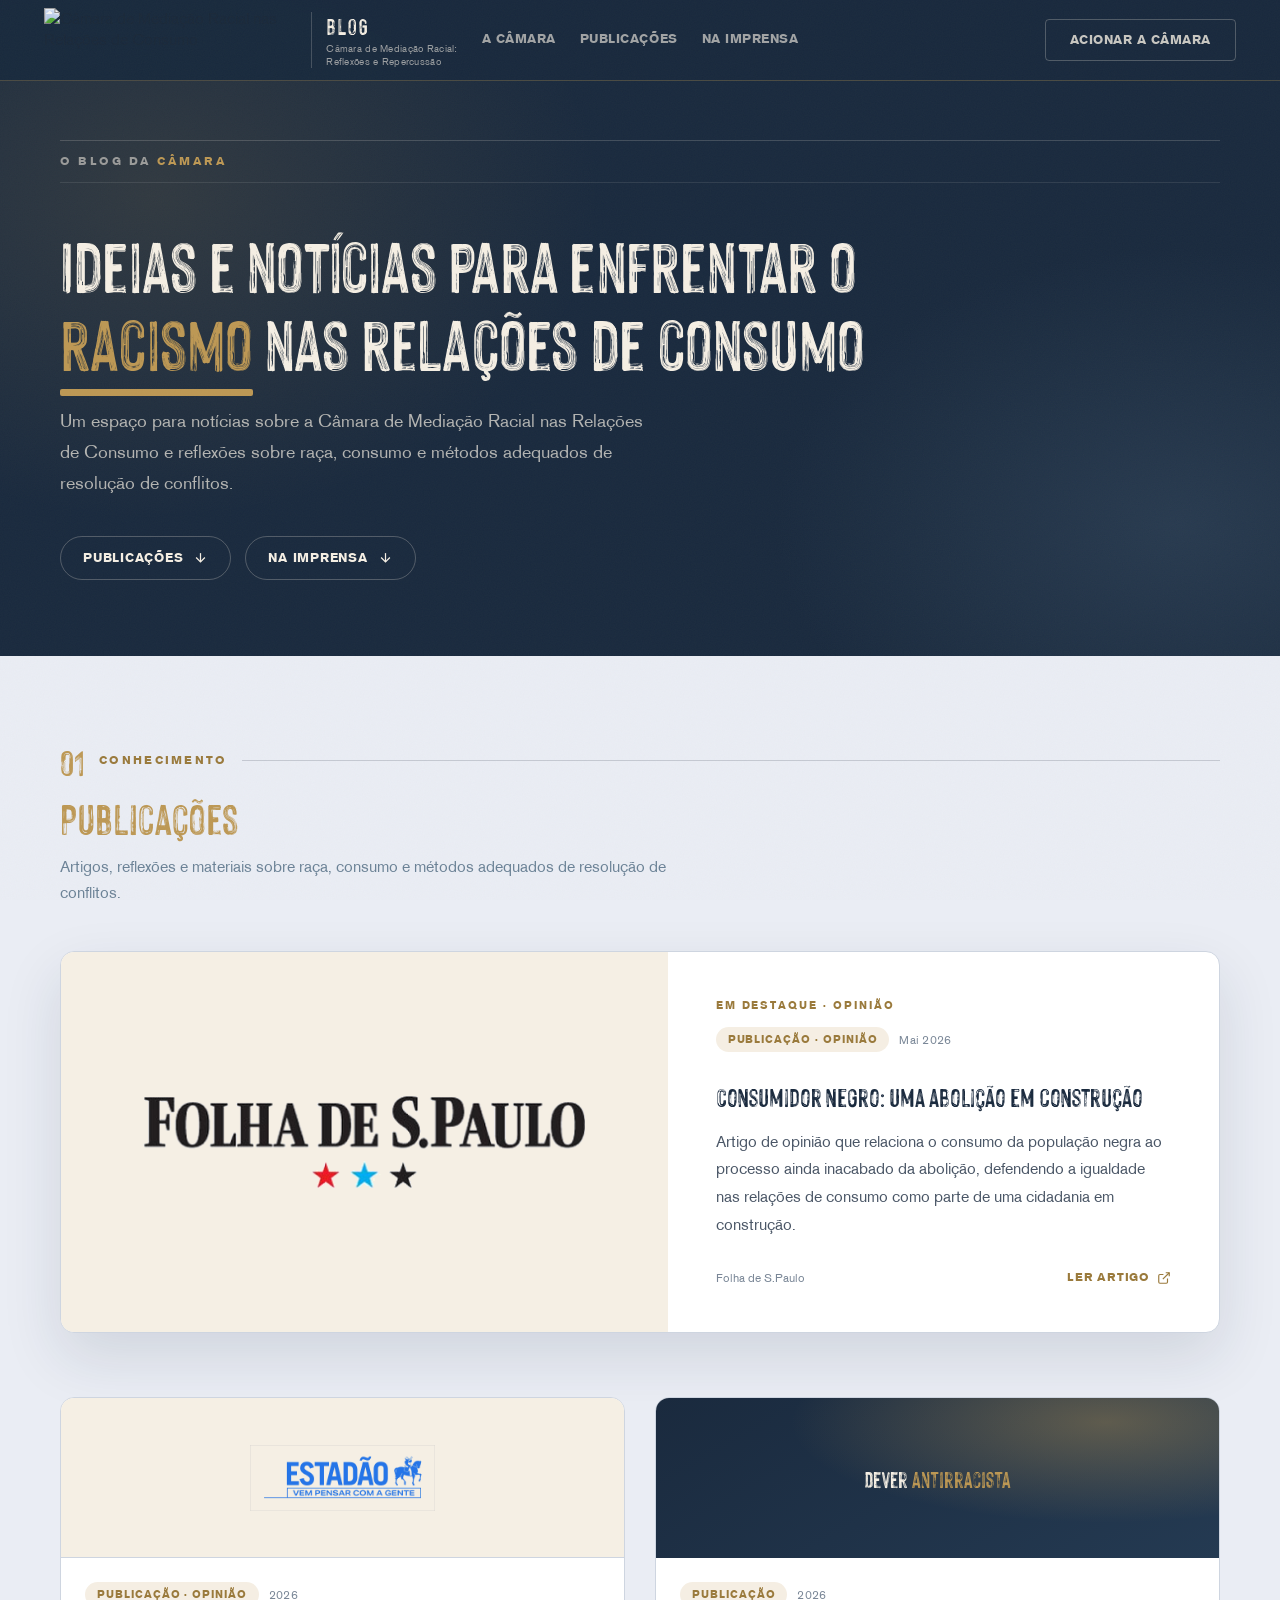
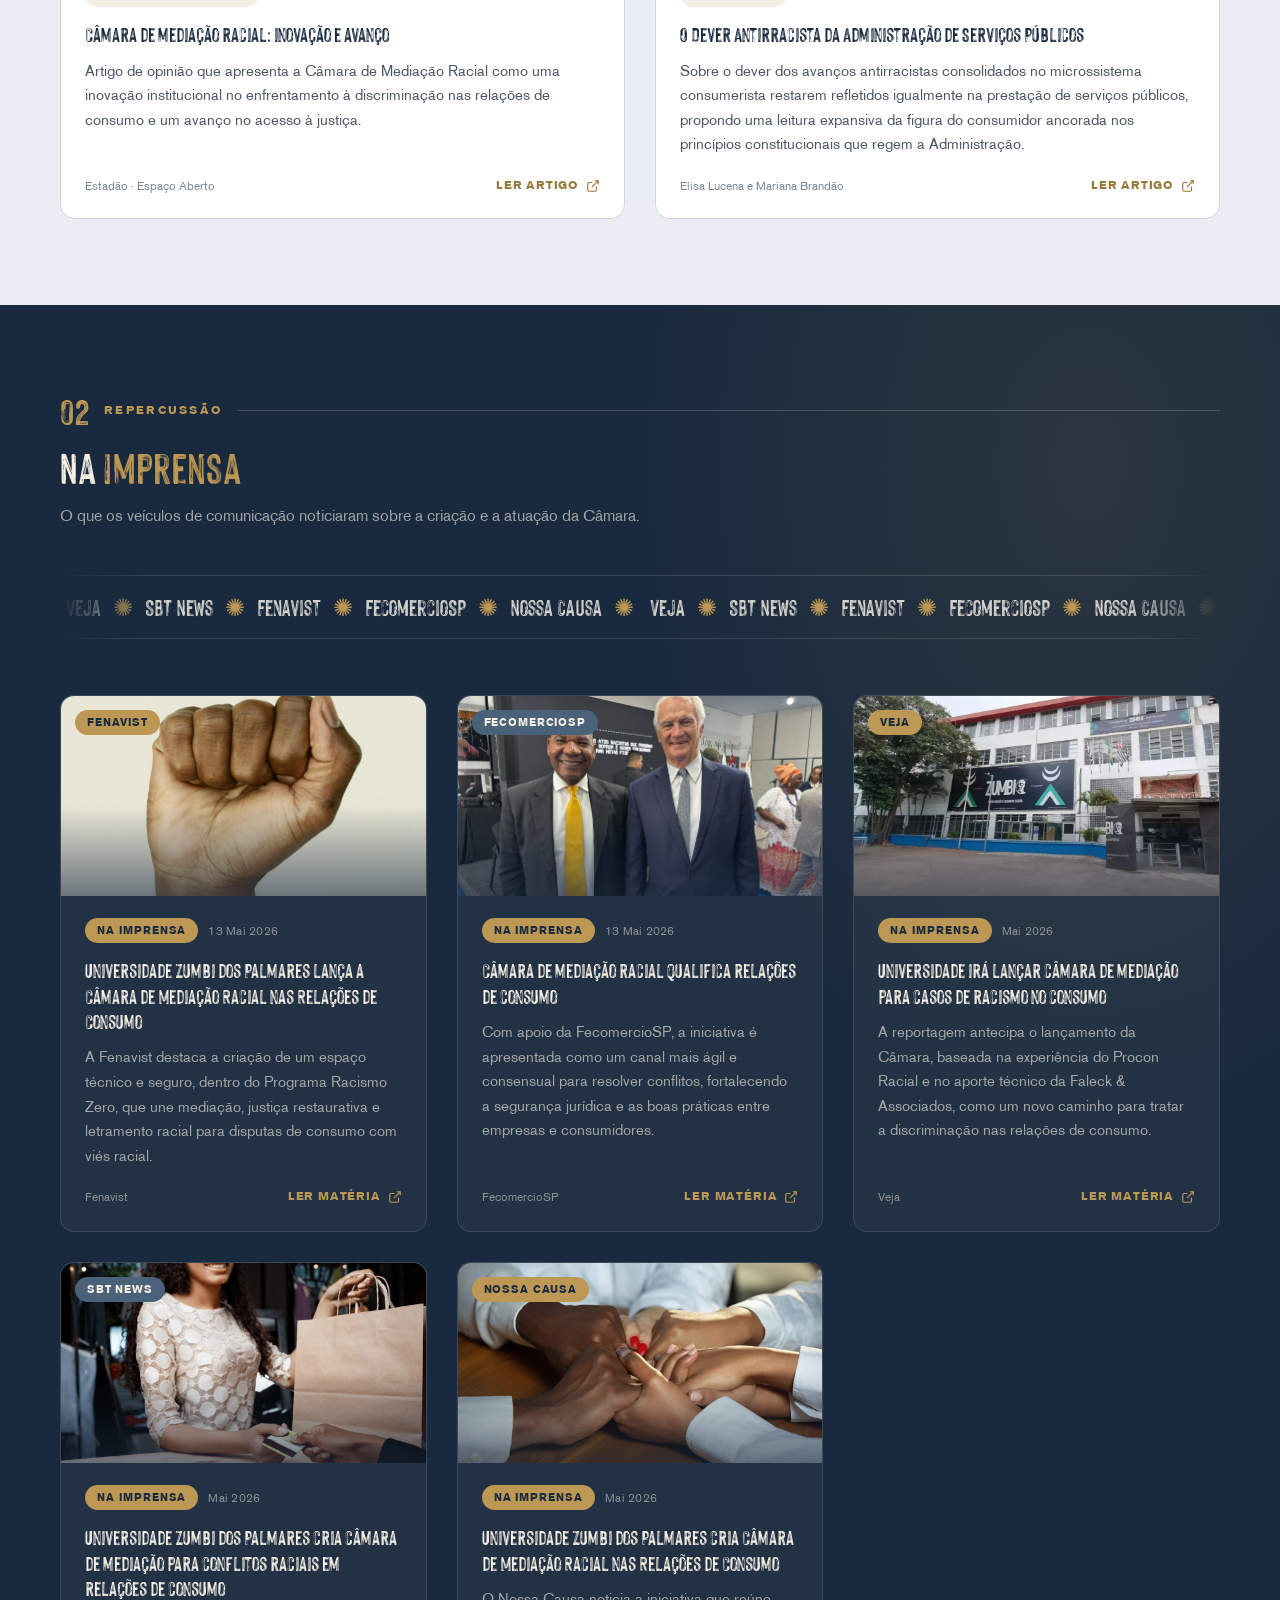
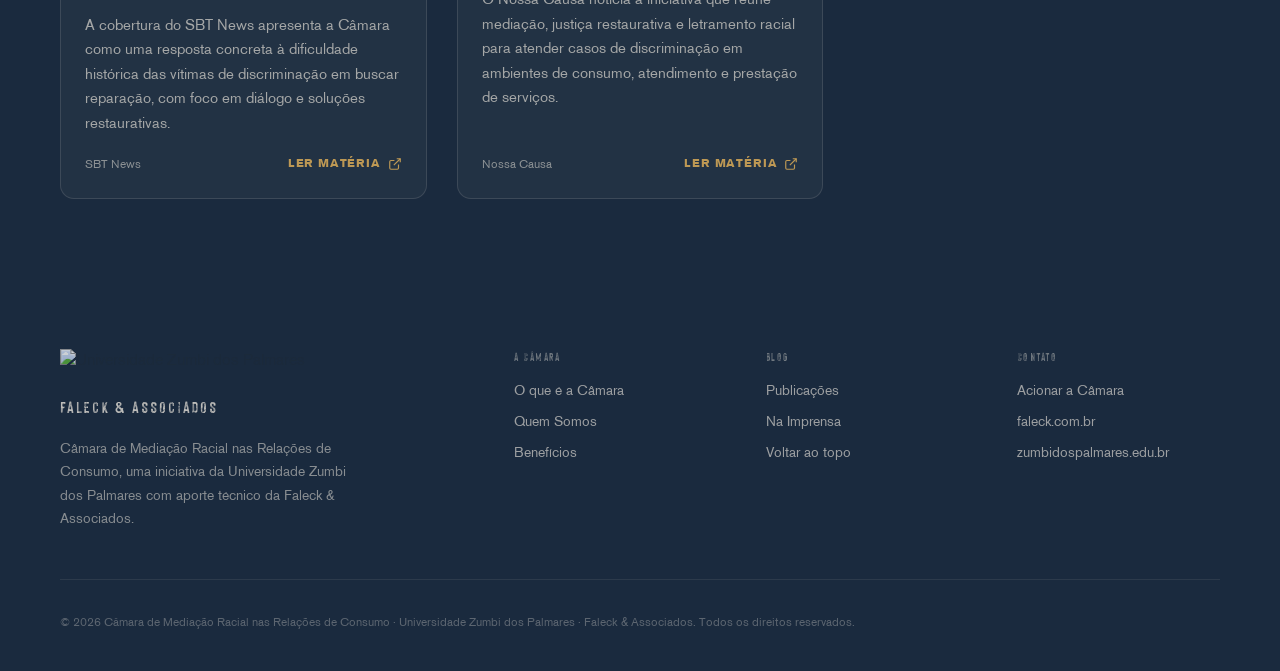
==== commit 76e2fd59: "Rename Ouvidoria to Canal Seguro, add Regulamento button and article - Rename Ouvidoria to Canal Seg" ====
--- a/blog/index.html
+++ b/blog/index.html
@@ -129,20 +129,20 @@
         </div>
       </article>
 
-      <!-- Glossário — material didático (em breve) -->
+      <!-- O Dever Antirracista da Administração de Serviços Públicos -->
       <article class="src-card fade-up">
-        <div class="src-cover src-cover--marca"><span>Letramento <em>racial</em></span></div>
+        <a href="publicacoes/O Dever Antirracista da Administração de Serviços Públicos.pdf" target="_blank" rel="noopener" class="src-cover src-cover--marca"><span>Dever <em>Antirracista</em></span></a>
         <div class="src-body">
           <div class="post-meta-top">
             <span class="pill pill--publicacao">Publicação</span>
-            <span class="post-date">Em breve</span>
-          </div>
-          <h3 class="post-title">Glossário: letramento racial para equipes de atendimento</h3>
-          <p class="post-excerpt">Material didático com os conceitos essenciais para times de atendimento, vendas e segurança identificarem e prevenirem condutas discriminatórias no dia a dia.</p>
-          <div class="post-footer">
-            <span class="post-source">Universidade Zumbi dos Palmares</span>
-            <a href="#" class="post-link">Em breve
-              <svg viewBox="0 0 24 24" fill="none" stroke="currentColor" stroke-width="2"><line x1="5" y1="12" x2="19" y2="12"/><polyline points="12 5 19 12 12 19"/></svg>
+            <span class="post-date">2026</span>
+          </div>
+          <h3 class="post-title">O Dever Antirracista da Administração de Serviços Públicos</h3>
+          <p class="post-excerpt">Sobre o dever dos avanços antirracistas consolidados no microssistema consumerista restarem refletidos igualmente na prestação de serviços públicos, propondo uma leitura expansiva da figura do consumidor ancorada nos princípios constitucionais que regem a Administração.</p>
+          <div class="post-footer">
+            <span class="post-source">Elisa Lucena e Mariana Brandão</span>
+            <a href="publicacoes/O Dever Antirracista da Administração de Serviços Públicos.pdf" target="_blank" rel="noopener" class="post-link">Ler artigo
+              <svg viewBox="0 0 24 24" fill="none" stroke="currentColor" stroke-width="2"><path d="M18 13v6a2 2 0 0 1-2 2H5a2 2 0 0 1-2-2V8a2 2 0 0 1 2-2h6"/><polyline points="15 3 21 3 21 9"/><line x1="10" y1="14" x2="21" y2="3"/></svg>
             </a>
           </div>
         </div>
